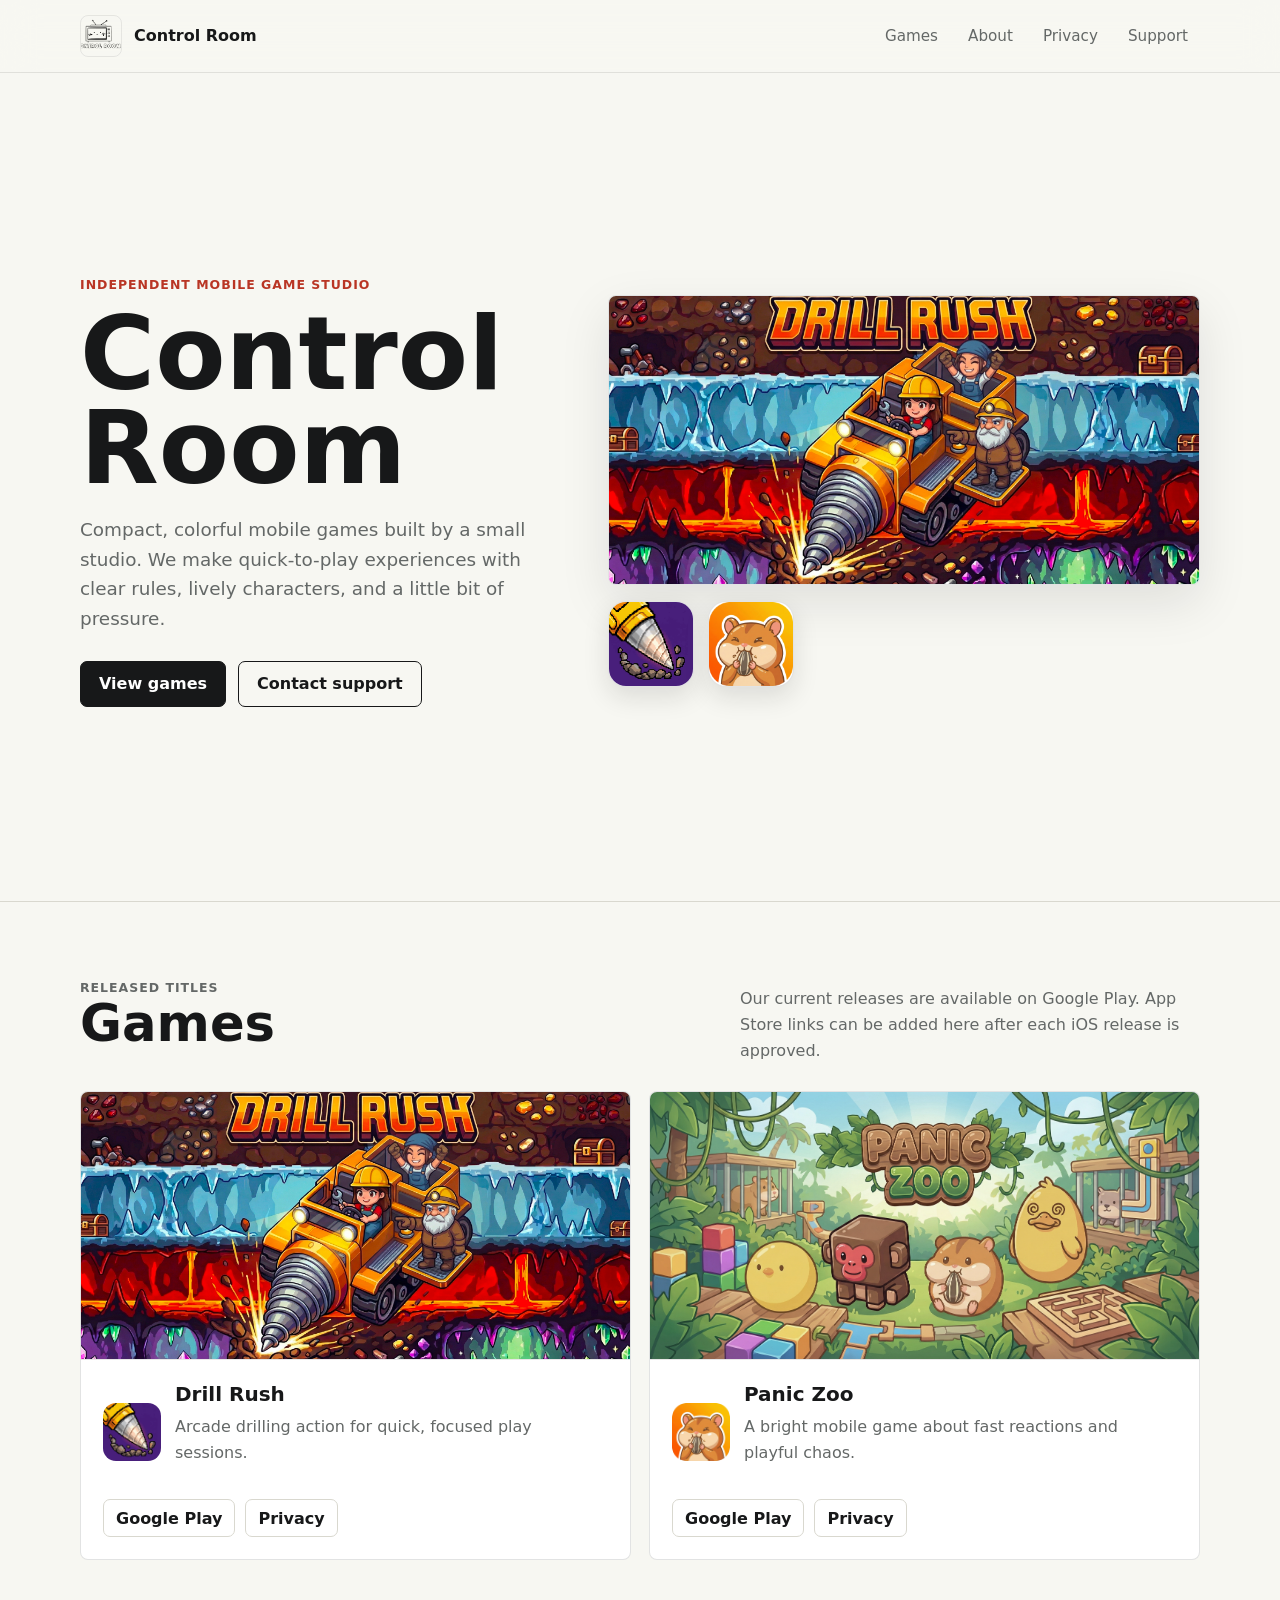
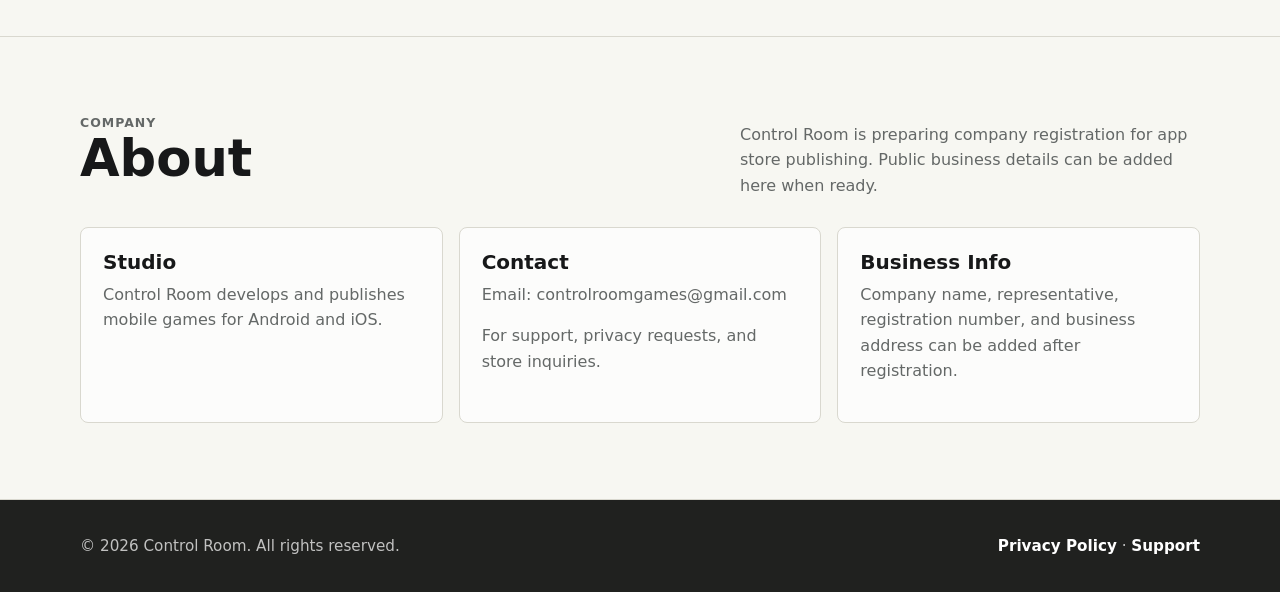
==== index.html @ 09e7c755 "Create Control Room website" ====
<!doctype html>
<html lang="ko">
  <head>
    <meta charset="utf-8">
    <meta name="viewport" content="width=device-width, initial-scale=1">
    <title>Control Room</title>
    <meta name="description" content="Control Room is an independent mobile game studio.">
    <link rel="stylesheet" href="styles.css">
  </head>
  <body>
    <header class="site-header">
      <nav class="nav" aria-label="Primary navigation">
        <a class="brand" href="index.html">
          <img src="LOGO_Proto.PNG" alt="Control Room logo">
          <span>Control Room</span>
        </a>
        <div class="nav-links">
          <a href="#games">Games</a>
          <a href="#about">About</a>
          <a href="privacy.html">Privacy</a>
          <a href="support.html">Support</a>
        </div>
      </nav>
    </header>

    <main>
      <section class="hero">
        <div>
          <p class="eyebrow">Independent mobile game studio</p>
          <h1>Control Room</h1>
          <p class="lead">
            Compact, colorful mobile games built by a small studio. We make quick-to-play experiences with clear rules, lively characters, and a little bit of pressure.
          </p>
          <div class="actions">
            <a class="button" href="#games">View games</a>
            <a class="button secondary" href="support.html">Contact support</a>
          </div>
        </div>
        <div class="hero-art" aria-label="Control Room games">
          <div class="featured-image">
            <img src="DrillRush_GraphicImage_2.jpg" alt="Drill Rush promotional artwork">
          </div>
          <div class="icon-strip" aria-label="Game icons">
            <img class="app-icon" src="DriilRush_appIcon.png" alt="Drill Rush app icon">
            <img class="app-icon" src="hanster_icon_512.png" alt="Panic Zoo app icon">
          </div>
        </div>
      </section>

      <section class="section" id="games">
        <div class="section-inner">
          <div class="section-heading">
            <div>
              <p class="eyebrow">Released titles</p>
              <h2>Games</h2>
            </div>
            <p>Our current releases are available on Google Play. App Store links can be added here after each iOS release is approved.</p>
          </div>

          <div class="games-grid">
            <article class="game-card">
              <img class="cover" src="DrillRush_GraphicImage_2.jpg" alt="Drill Rush graphic image">
              <div class="game-body">
                <div class="game-title">
                  <img src="DriilRush_appIcon.png" alt="Drill Rush icon">
                  <div>
                    <h3>Drill Rush</h3>
                    <p>Arcade drilling action for quick, focused play sessions.</p>
                  </div>
                </div>
                <div class="link-row">
                  <a class="text-link" href="https://play.google.com/store/apps/details?id=com.controlroom.drillrush">Google Play</a>
                  <a class="text-link" href="privacy.html">Privacy</a>
                </div>
              </div>
            </article>

            <article class="game-card">
              <img class="cover" src="graphic_image.png" alt="Panic Zoo graphic image">
              <div class="game-body">
                <div class="game-title">
                  <img src="hanster_icon_512.png" alt="Panic Zoo icon">
                  <div>
                    <h3>Panic Zoo</h3>
                    <p>A bright mobile game about fast reactions and playful chaos.</p>
                  </div>
                </div>
                <div class="link-row">
                  <a class="text-link" href="https://play.google.com/store/apps/details?id=com.controlroom.paniczoo">Google Play</a>
                  <a class="text-link" href="privacy.html">Privacy</a>
                </div>
              </div>
            </article>
          </div>
        </div>
      </section>

      <section class="section" id="about">
        <div class="section-inner">
          <div class="section-heading">
            <div>
              <p class="eyebrow">Company</p>
              <h2>About</h2>
            </div>
            <p>Control Room is preparing company registration for app store publishing. Public business details can be added here when ready.</p>
          </div>

          <div class="about-grid">
            <div class="info-panel">
              <h3>Studio</h3>
              <p>Control Room develops and publishes mobile games for Android and iOS.</p>
            </div>
            <div class="info-panel">
              <h3>Contact</h3>
              <!-- Update this email before publishing if your official support address is different. -->
              <p>Email: <a href="mailto:controlroomgames@gmail.com">controlroomgames@gmail.com</a></p>
              <p>For support, privacy requests, and store inquiries.</p>
            </div>
            <div class="info-panel">
              <h3>Business Info</h3>
              <p>Company name, representative, registration number, and business address can be added after registration.</p>
            </div>
          </div>
        </div>
      </section>
    </main>

    <footer class="site-footer">
      <div class="footer-inner">
        <div>© 2026 Control Room. All rights reserved.</div>
        <div><a href="privacy.html">Privacy Policy</a> · <a href="support.html">Support</a></div>
      </div>
    </footer>
  </body>
</html>
---- styles.css ----
:root {
  --bg: #f7f7f2;
  --surface: #ffffff;
  --surface-soft: #ecebe3;
  --ink: #171819;
  --muted: #646867;
  --line: #d9d8cf;
  --brand: #ec4e34;
  --brand-dark: #b93524;
  --green: #1d7f62;
  --blue: #2866b8;
  --shadow: 0 18px 50px rgba(23, 24, 25, 0.1);
}

* {
  box-sizing: border-box;
}

html {
  scroll-behavior: smooth;
}

body {
  margin: 0;
  color: var(--ink);
  background: var(--bg);
  font-family: Inter, ui-sans-serif, system-ui, -apple-system, BlinkMacSystemFont, "Segoe UI", sans-serif;
  line-height: 1.6;
}

img {
  display: block;
  max-width: 100%;
}

a {
  color: inherit;
  text-decoration: none;
}

.site-header {
  position: sticky;
  top: 0;
  z-index: 20;
  border-bottom: 1px solid rgba(23, 24, 25, 0.1);
  background: rgba(247, 247, 242, 0.88);
  backdrop-filter: blur(18px);
}

.nav {
  width: min(1120px, calc(100% - 32px));
  min-height: 72px;
  margin: 0 auto;
  display: flex;
  align-items: center;
  justify-content: space-between;
  gap: 24px;
}

.brand {
  display: inline-flex;
  align-items: center;
  gap: 12px;
  font-weight: 800;
  letter-spacing: 0;
}

.brand img {
  width: 42px;
  height: 42px;
  object-fit: cover;
  border-radius: 8px;
  border: 1px solid rgba(23, 24, 25, 0.08);
}

.nav-links {
  display: flex;
  align-items: center;
  gap: 6px;
  font-size: 0.95rem;
  color: var(--muted);
}

.nav-links a {
  padding: 10px 12px;
  border-radius: 7px;
}

.nav-links a:hover,
.nav-links a[aria-current="page"] {
  color: var(--ink);
  background: rgba(23, 24, 25, 0.06);
}

.hero {
  width: min(1120px, calc(100% - 32px));
  margin: 0 auto;
  min-height: calc(100vh - 72px);
  padding: 64px 0 56px;
  display: grid;
  grid-template-columns: minmax(0, 0.9fr) minmax(360px, 1.1fr);
  align-items: center;
  gap: 44px;
}

.eyebrow {
  margin: 0 0 12px;
  color: var(--brand-dark);
  font-size: 0.78rem;
  font-weight: 800;
  letter-spacing: 0.08em;
  text-transform: uppercase;
}

h1,
h2,
h3,
p {
  margin-top: 0;
}

h1 {
  max-width: 760px;
  margin-bottom: 20px;
  font-size: clamp(3rem, 8vw, 6.5rem);
  line-height: 0.92;
  letter-spacing: 0;
}

h2 {
  margin-bottom: 14px;
  font-size: clamp(2rem, 4vw, 3.5rem);
  line-height: 1;
  letter-spacing: 0;
}

h3 {
  margin-bottom: 8px;
  font-size: 1.25rem;
  line-height: 1.2;
}

.lead {
  max-width: 620px;
  margin-bottom: 28px;
  color: var(--muted);
  font-size: 1.15rem;
}

.actions {
  display: flex;
  flex-wrap: wrap;
  gap: 12px;
}

.button {
  display: inline-flex;
  align-items: center;
  justify-content: center;
  min-height: 46px;
  padding: 0 18px;
  border: 1px solid var(--ink);
  border-radius: 7px;
  color: var(--surface);
  background: var(--ink);
  font-weight: 800;
}

.button.secondary {
  color: var(--ink);
  background: transparent;
}

.button:hover {
  transform: translateY(-1px);
}

.hero-art {
  display: grid;
  gap: 16px;
}

.featured-image {
  overflow: hidden;
  border: 1px solid rgba(23, 24, 25, 0.12);
  border-radius: 8px;
  background: var(--surface);
  box-shadow: var(--shadow);
}

.featured-image img {
  width: 100%;
  aspect-ratio: 1024 / 500;
  object-fit: cover;
}

.icon-strip {
  display: flex;
  gap: 14px;
}

.app-icon {
  width: 86px;
  height: 86px;
  object-fit: cover;
  border: 1px solid rgba(23, 24, 25, 0.12);
  border-radius: 18px;
  background: var(--surface);
  box-shadow: 0 10px 26px rgba(23, 24, 25, 0.12);
}

.section {
  border-top: 1px solid var(--line);
}

.section-inner {
  width: min(1120px, calc(100% - 32px));
  margin: 0 auto;
  padding: 76px 0;
}

.section-heading {
  display: flex;
  align-items: end;
  justify-content: space-between;
  gap: 28px;
  margin-bottom: 28px;
}

.section-heading p {
  max-width: 460px;
  margin-bottom: 0;
  color: var(--muted);
}

.games-grid {
  display: grid;
  grid-template-columns: repeat(2, minmax(0, 1fr));
  gap: 18px;
}

.game-card {
  overflow: hidden;
  border: 1px solid rgba(23, 24, 25, 0.12);
  border-radius: 8px;
  background: var(--surface);
}

.game-card .cover {
  width: 100%;
  aspect-ratio: 1024 / 500;
  object-fit: cover;
  border-bottom: 1px solid rgba(23, 24, 25, 0.1);
}

.game-body {
  padding: 22px;
}

.game-title {
  display: flex;
  align-items: center;
  gap: 14px;
  margin-bottom: 14px;
}

.game-title img {
  width: 58px;
  height: 58px;
  object-fit: cover;
  border-radius: 13px;
}

.game-body p {
  color: var(--muted);
}

.link-row {
  display: flex;
  flex-wrap: wrap;
  gap: 10px;
  margin-top: 18px;
}

.text-link {
  display: inline-flex;
  align-items: center;
  min-height: 38px;
  padding: 0 12px;
  border: 1px solid var(--line);
  border-radius: 7px;
  font-weight: 800;
  color: var(--ink);
  background: var(--surface);
}

.text-link:hover {
  border-color: var(--ink);
}

.about-grid,
.policy-grid {
  display: grid;
  grid-template-columns: repeat(3, minmax(0, 1fr));
  gap: 16px;
}

.info-panel {
  min-height: 100%;
  padding: 22px;
  border: 1px solid var(--line);
  border-radius: 8px;
  background: rgba(255, 255, 255, 0.68);
}

.info-panel p,
.info-panel li {
  color: var(--muted);
}

.info-panel ul {
  margin: 0;
  padding-left: 18px;
}

.page-hero {
  width: min(920px, calc(100% - 32px));
  margin: 0 auto;
  padding: 76px 0 50px;
}

.page-hero h1 {
  font-size: clamp(2.7rem, 7vw, 5.2rem);
}

.content-page {
  border-top: 1px solid var(--line);
}

.content-inner {
  width: min(920px, calc(100% - 32px));
  margin: 0 auto;
  padding: 56px 0 80px;
}

.prose {
  display: grid;
  gap: 18px;
}

.prose section {
  padding: 24px;
  border: 1px solid var(--line);
  border-radius: 8px;
  background: rgba(255, 255, 255, 0.72);
}

.prose p,
.prose li {
  color: var(--muted);
}

.prose ul {
  margin-bottom: 0;
  padding-left: 20px;
}

.site-footer {
  border-top: 1px solid var(--line);
  background: #20211f;
  color: var(--surface);
}

.footer-inner {
  width: min(1120px, calc(100% - 32px));
  margin: 0 auto;
  padding: 34px 0;
  display: flex;
  justify-content: space-between;
  gap: 24px;
  color: rgba(255, 255, 255, 0.72);
  font-size: 0.95rem;
}

.footer-inner a {
  color: #ffffff;
  font-weight: 800;
}

@media (max-width: 840px) {
  .nav {
    min-height: auto;
    padding: 14px 0;
    align-items: flex-start;
    flex-direction: column;
    gap: 12px;
  }

  .nav-links {
    width: 100%;
    overflow-x: auto;
    padding-bottom: 2px;
  }

  .hero {
    min-height: auto;
    padding-top: 44px;
    grid-template-columns: 1fr;
  }

  .games-grid,
  .about-grid,
  .policy-grid {
    grid-template-columns: 1fr;
  }

  .section-heading {
    display: block;
  }

  .footer-inner {
    display: block;
  }
}
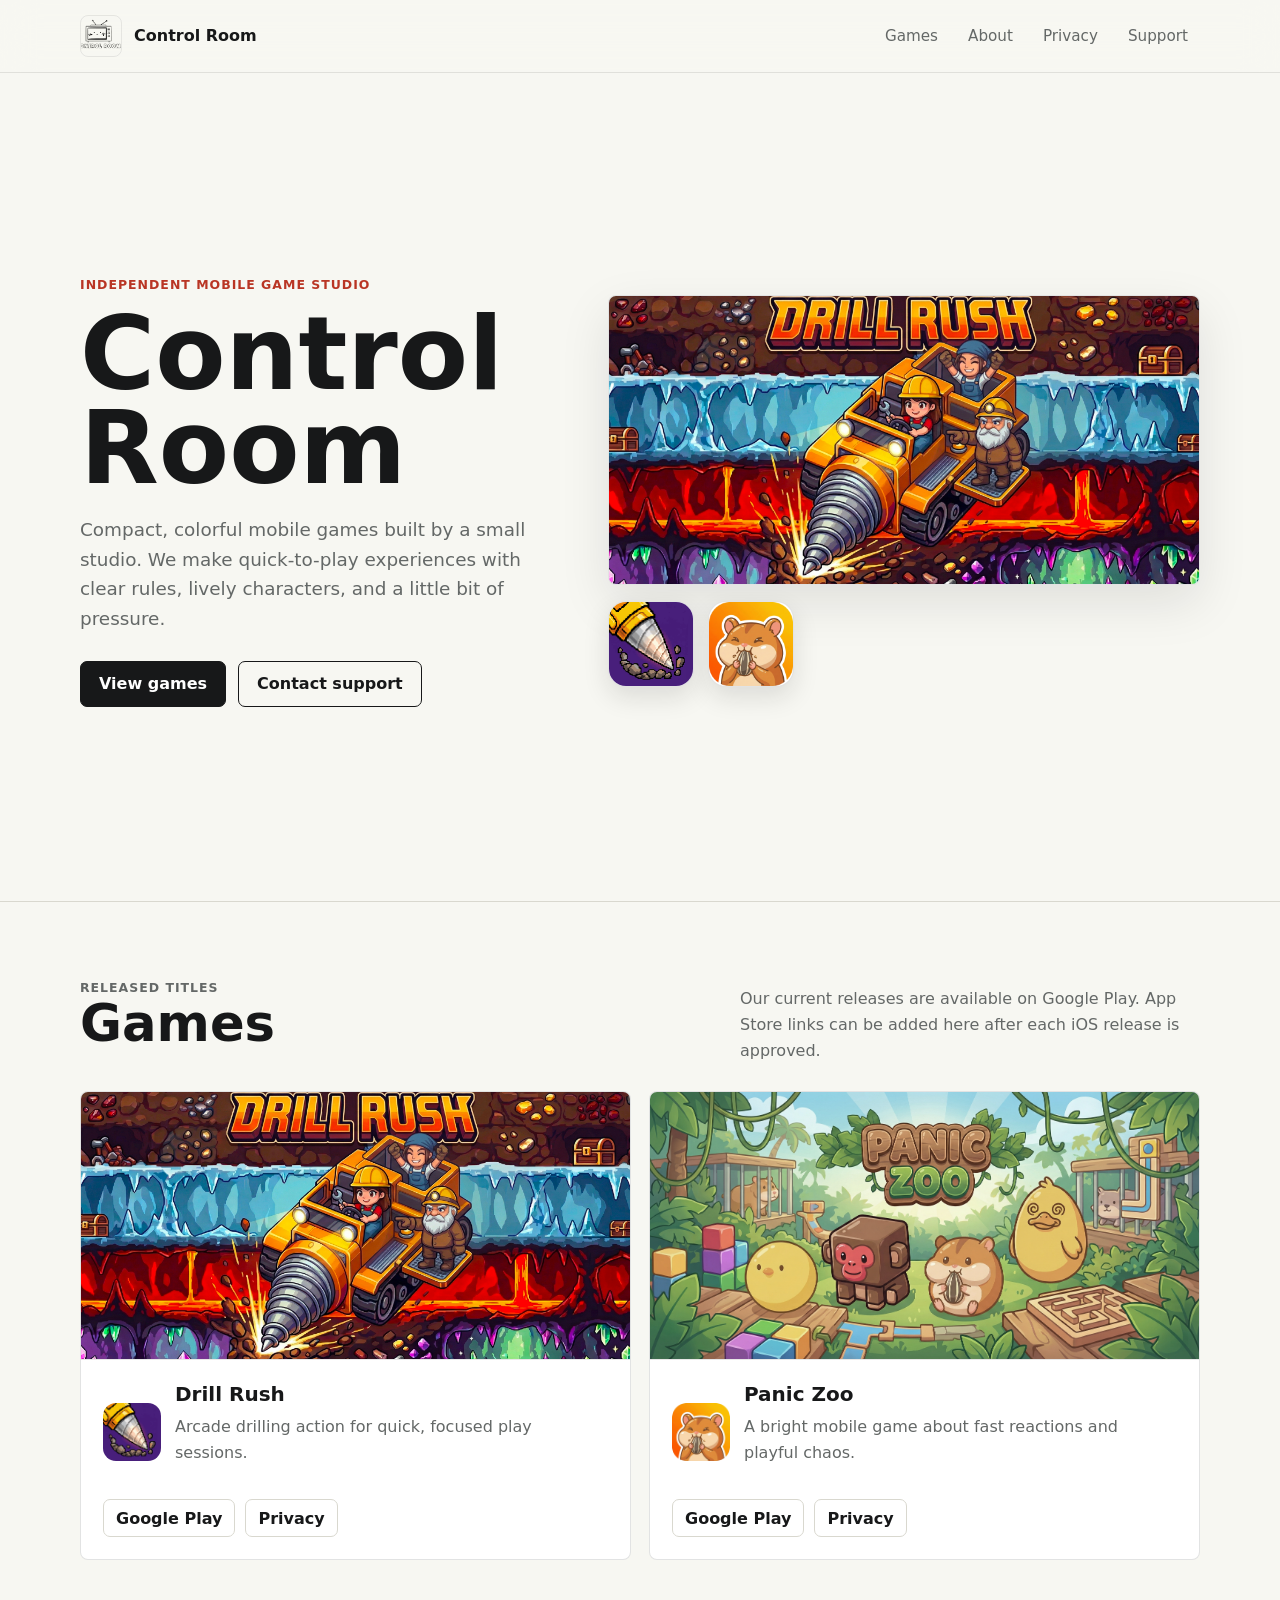
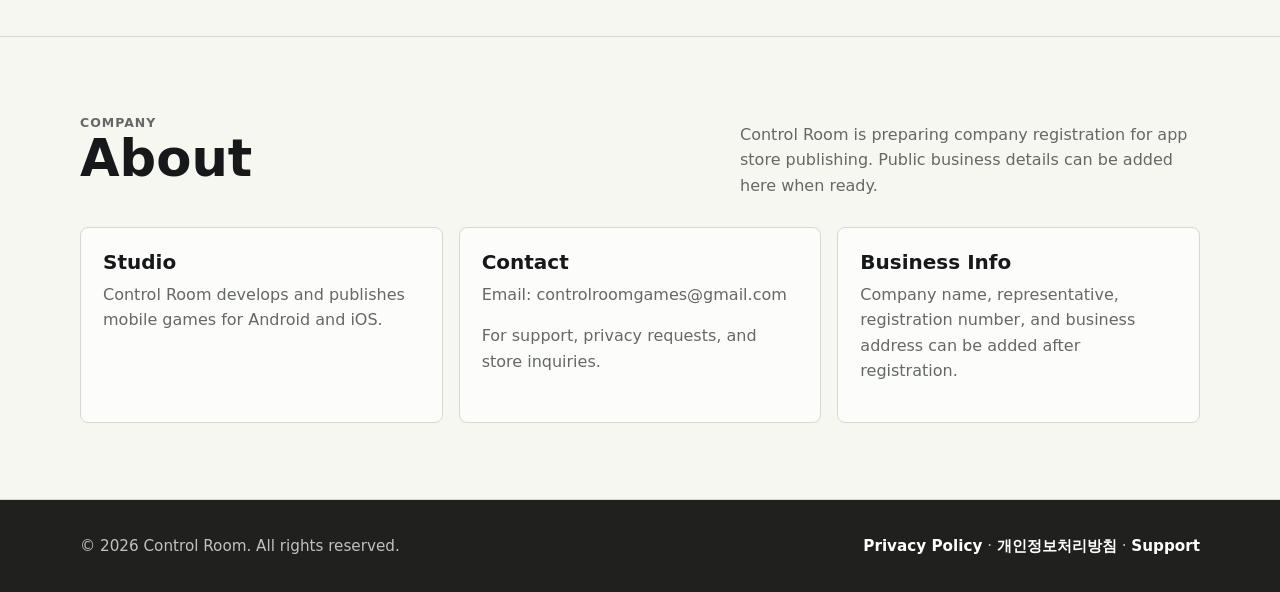
==== commit 8483e2ec: "Add Korean privacy policy" ====
--- a/index.html
+++ b/index.html
@@ -6,6 +6,7 @@
     <title>Control Room</title>
     <meta name="description" content="Control Room is an independent mobile game studio.">
     <link rel="stylesheet" href="styles.css">
+    <meta name="google-site-verification" content="qa5ZgDuJ7lsUNsdeglWjX5tngMJCLJAfLEJJ9tehaVA" />
   </head>
   <body>
     <header class="site-header">
@@ -128,7 +129,7 @@
     <footer class="site-footer">
       <div class="footer-inner">
         <div>© 2026 Control Room. All rights reserved.</div>
-        <div><a href="privacy.html">Privacy Policy</a> · <a href="support.html">Support</a></div>
+        <div><a href="privacy.html">Privacy Policy</a> · <a href="privacy-ko.html">개인정보처리방침</a> · <a href="support.html">Support</a></div>
       </div>
     </footer>
   </body>
--- a/styles.css
+++ b/styles.css
@@ -147,6 +147,13 @@
   font-size: 1.15rem;
 }
 
+.language-switch {
+  display: flex;
+  flex-wrap: wrap;
+  gap: 10px;
+  margin-top: 18px;
+}
+
 .actions {
   display: flex;
   flex-wrap: wrap;
@@ -422,4 +429,3 @@
     display: block;
   }
 }
-
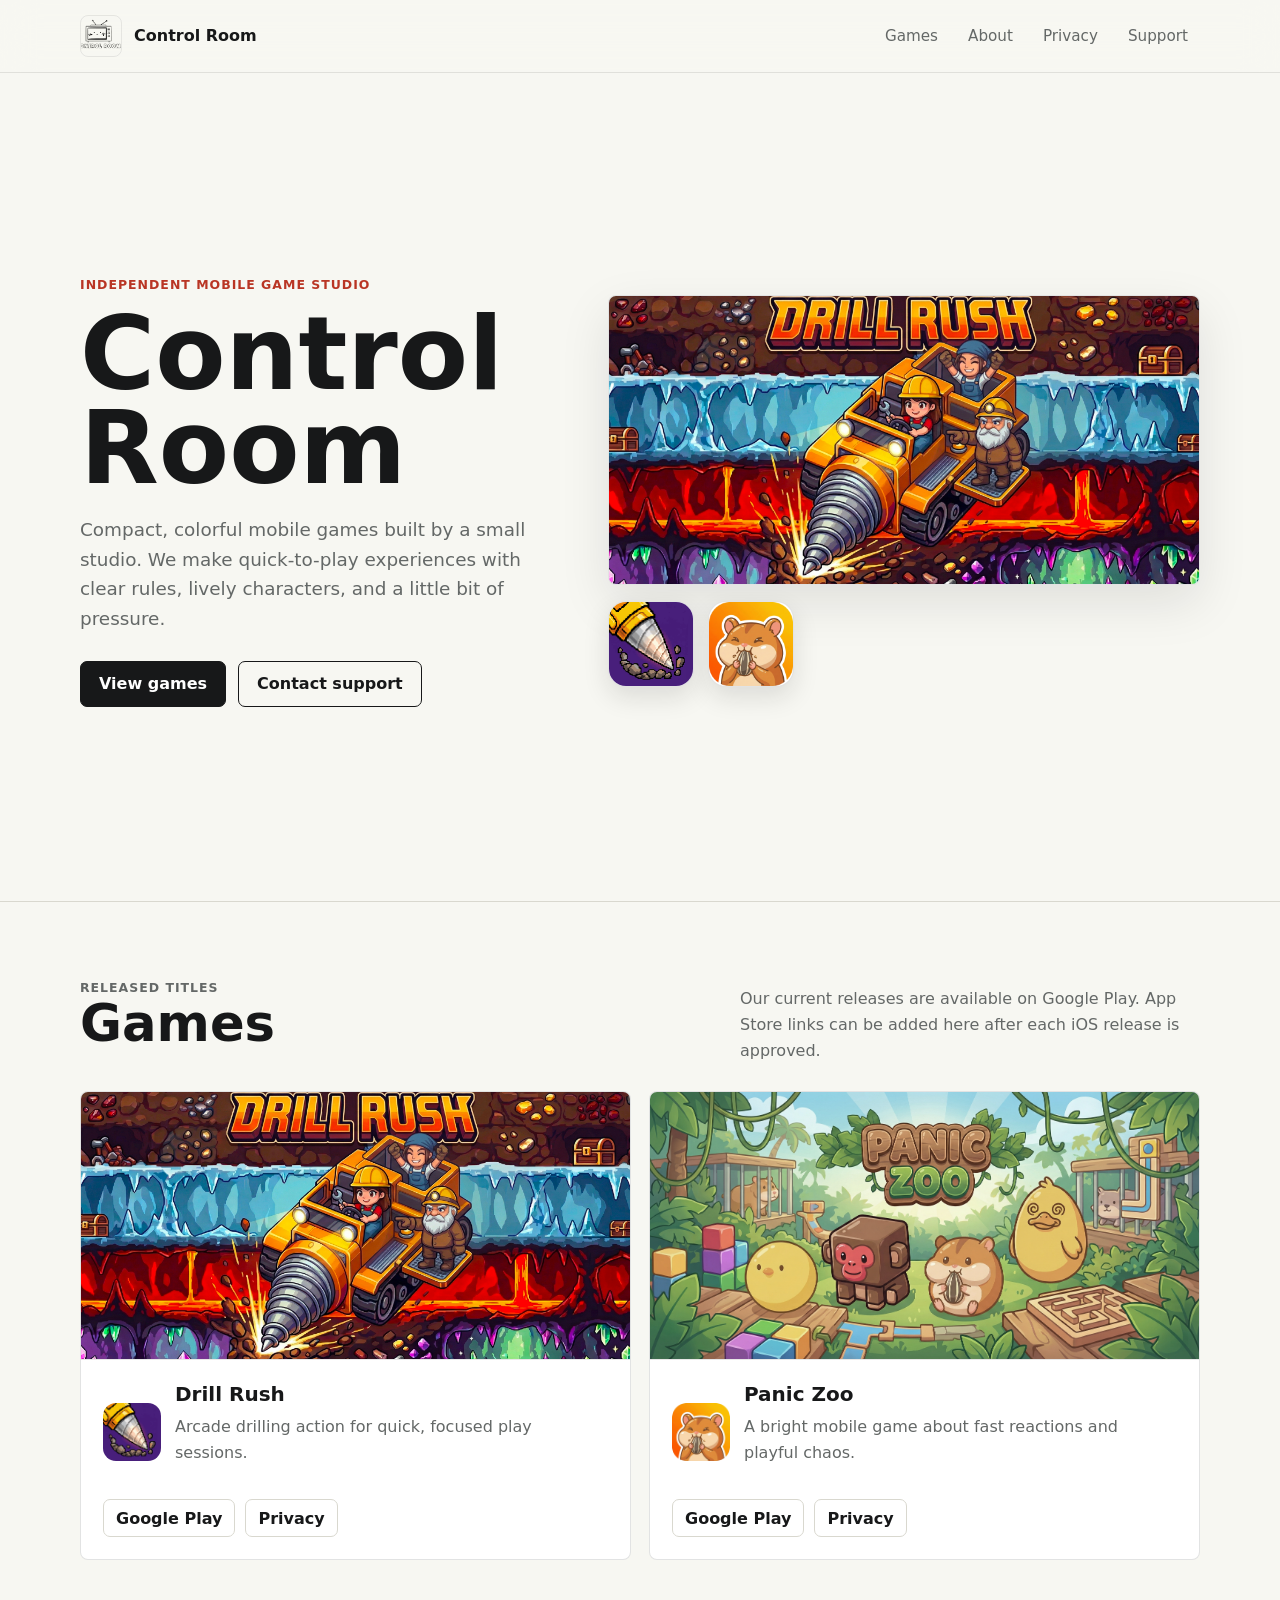
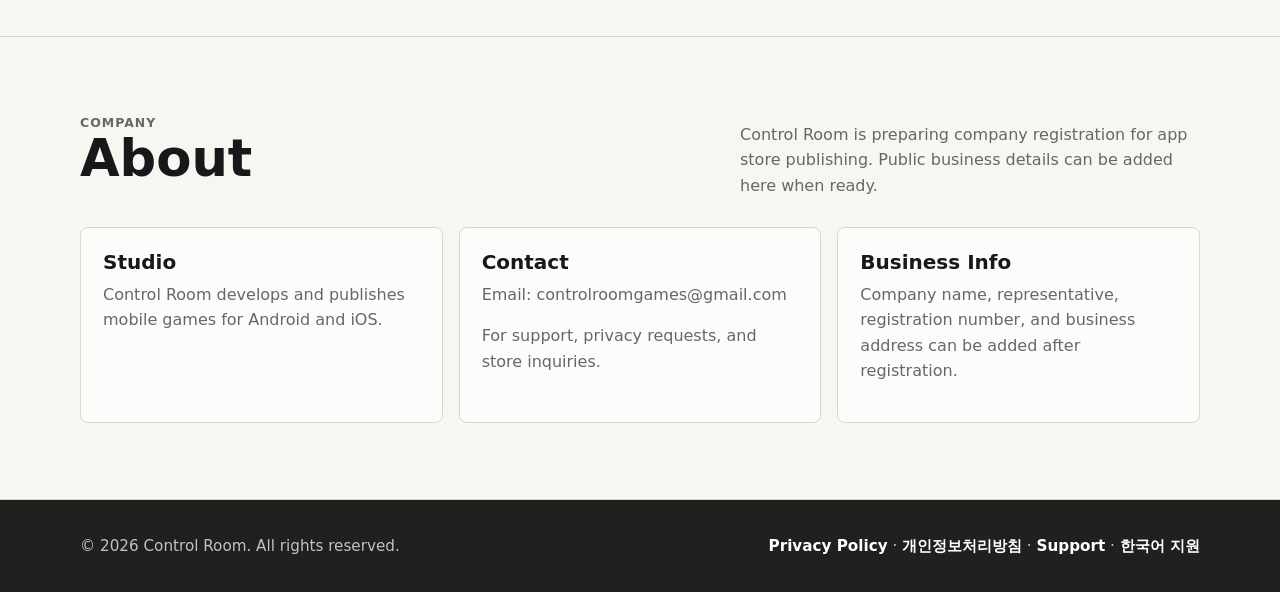
==== commit a5b4333c: "Add Korean support page" ====
--- a/index.html
+++ b/index.html
@@ -129,7 +129,7 @@
     <footer class="site-footer">
       <div class="footer-inner">
         <div>© 2026 Control Room. All rights reserved.</div>
-        <div><a href="privacy.html">Privacy Policy</a> · <a href="privacy-ko.html">개인정보처리방침</a> · <a href="support.html">Support</a></div>
+        <div><a href="privacy.html">Privacy Policy</a> · <a href="privacy-ko.html">개인정보처리방침</a> · <a href="support.html">Support</a> · <a href="support-ko.html">한국어 지원</a></div>
       </div>
     </footer>
   </body>
